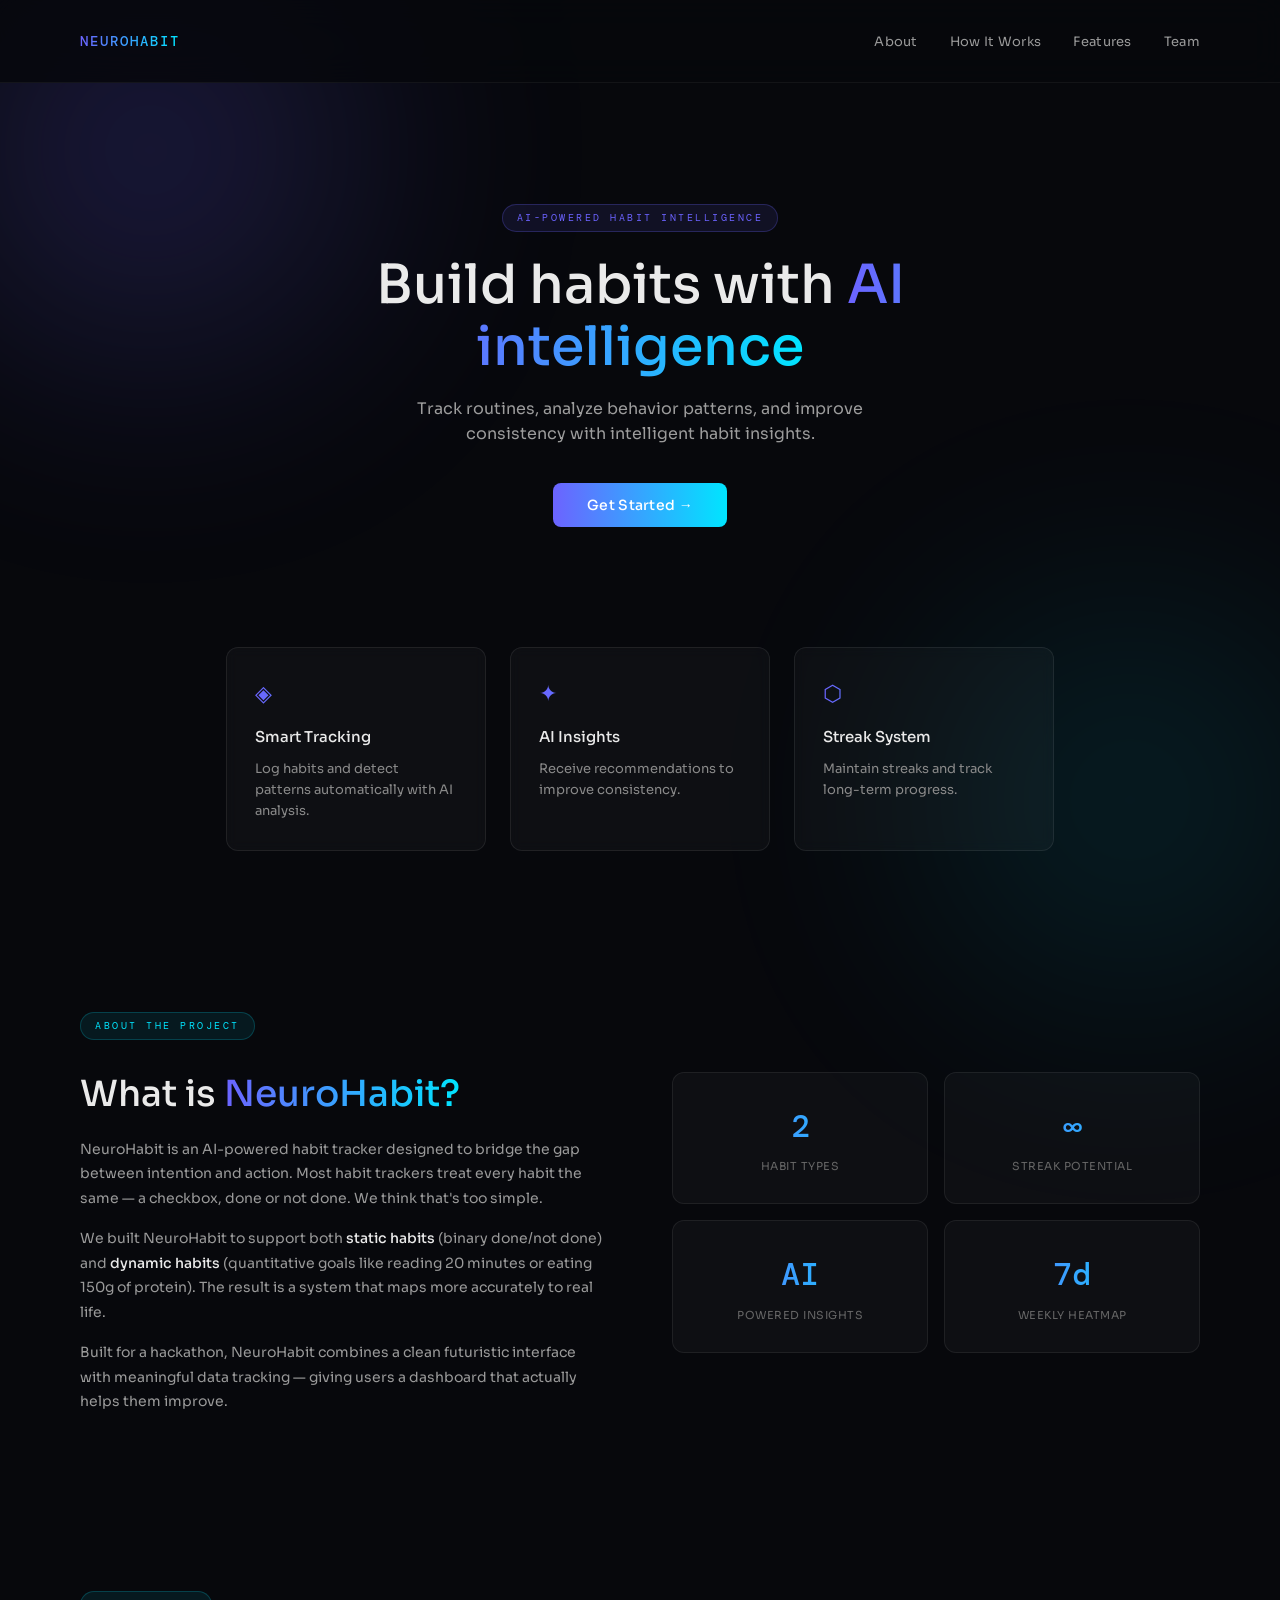
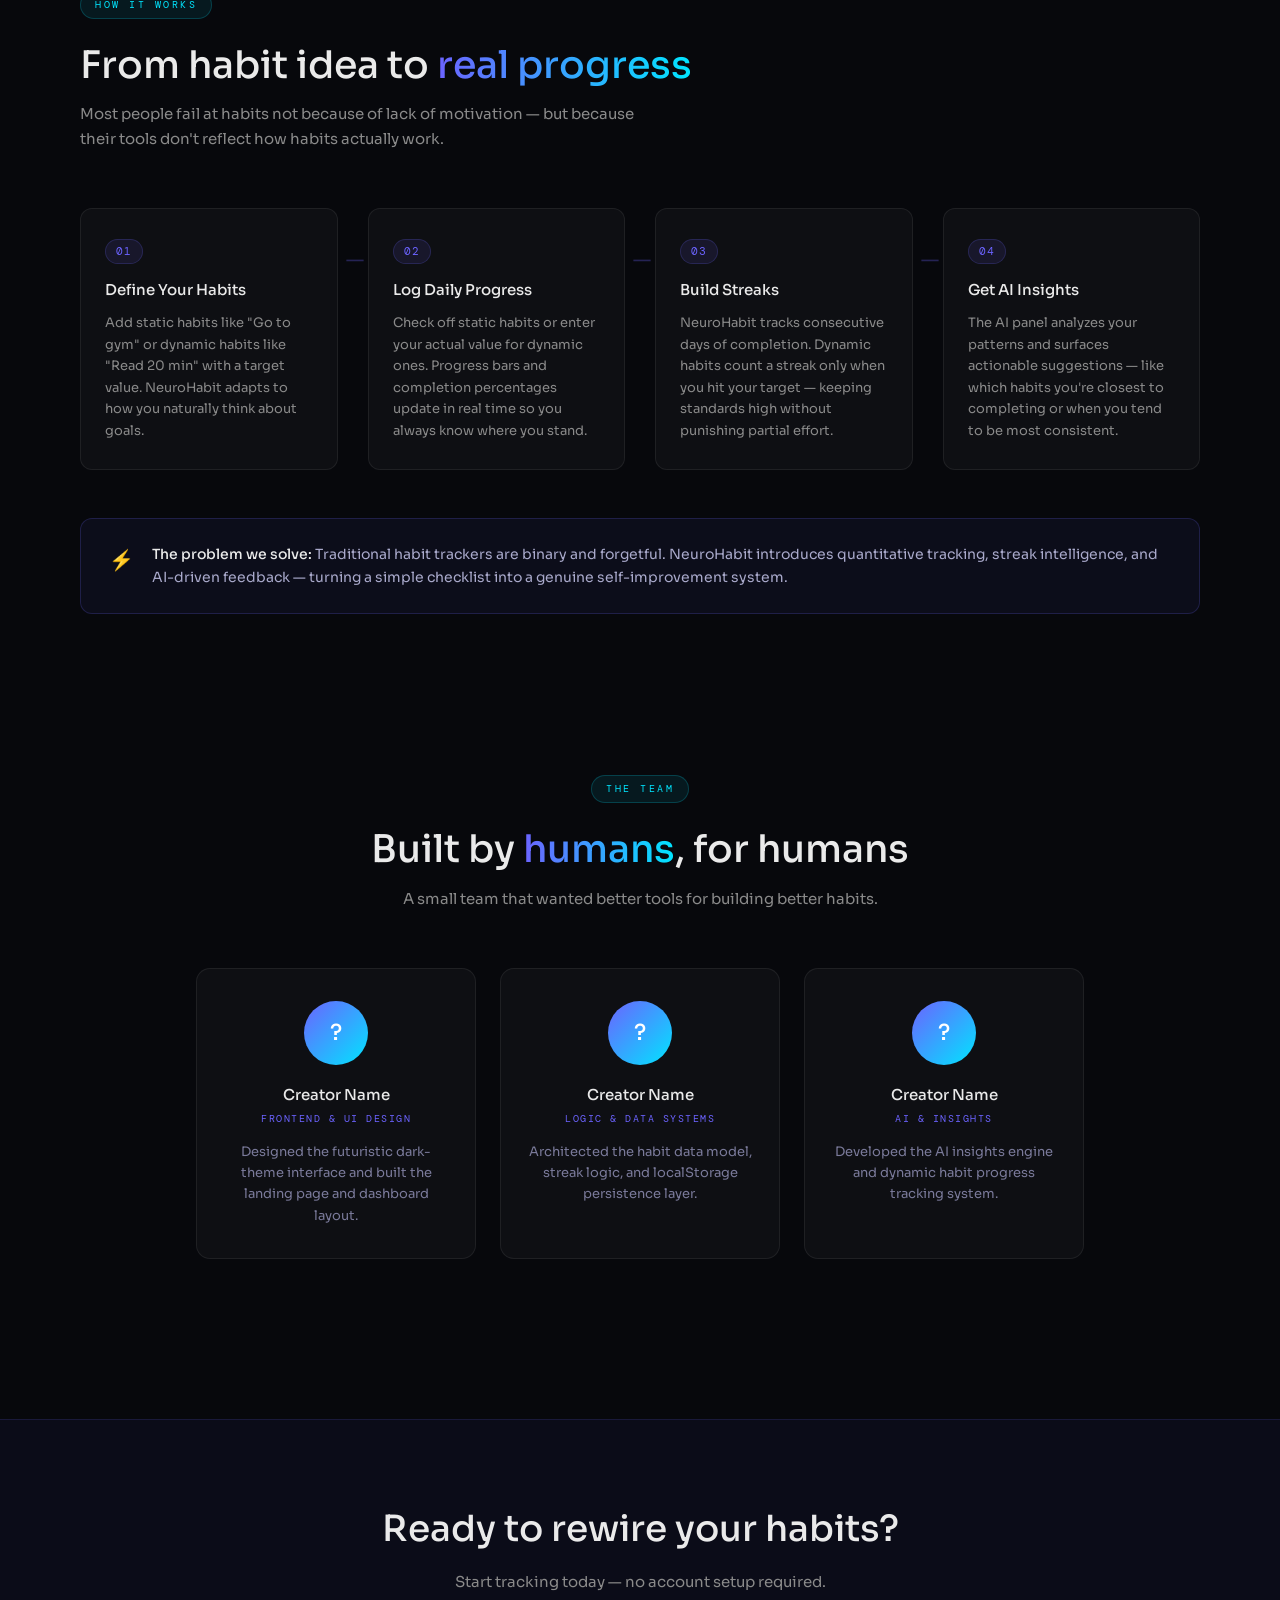
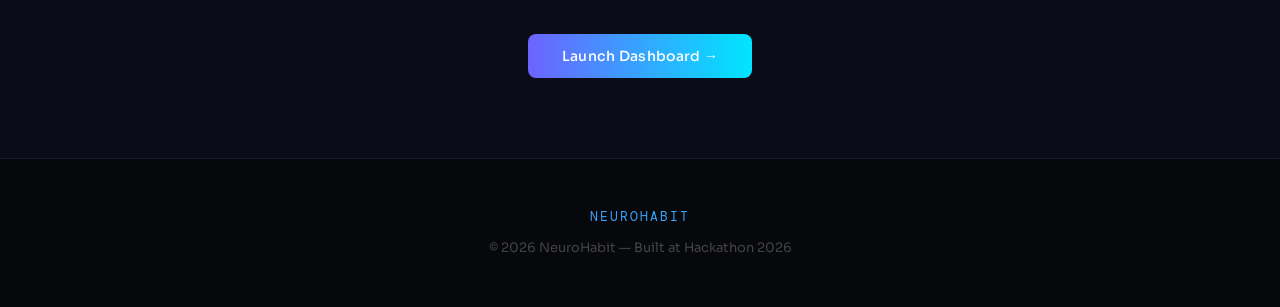
==== index.html @ 4e59a87b "Initial deploy-ready NeuroHabit code" ====
<!DOCTYPE html>
<html lang="en">

<head>
  <meta charset="UTF-8">
  <meta name="viewport" content="width=device-width, initial-scale=1.0">
  <title>NeuroHabit</title>
  <link rel="stylesheet" href="style.css">
  <link href="https://fonts.googleapis.com/css2?family=Sora:wght@300;400;500;600&family=DM+Mono:wght@300;400;500&display=swap" rel="stylesheet">
</head>

<body>

  <div class="glow"></div>
  <div class="glow glow-right"></div>

  <!-- HEADER -->
  <header>
    <div class="logo">NeuroHabit</div>
    <nav>
      <a href="#about">About</a>
      <a href="#solution">How It Works</a>
      <a href="#features">Features</a>
      <a href="#creators">Team</a>
    </nav>
  </header>

  <!-- HERO -->
  <section class="hero">
    <div class="hero-tag">AI-Powered Habit Intelligence</div>
    <h1>
      Build habits with <span>AI intelligence</span>
    </h1>
    <p>
      Track routines, analyze behavior patterns, and improve consistency with intelligent habit insights.
    </p>
    <button class="cta" onclick="window.location.href='login.html'">Get Started →</button>
  </section>

  <!-- FEATURES -->
  <section class="features" id="features">
    <div class="feature">
      <div class="feature-icon">◈</div>
      <h3>Smart Tracking</h3>
      <p>Log habits and detect patterns automatically with AI analysis.</p>
    </div>
    <div class="feature">
      <div class="feature-icon">✦</div>
      <h3>AI Insights</h3>
      <p>Receive recommendations to improve consistency.</p>
    </div>
    <div class="feature">
      <div class="feature-icon">⬡</div>
      <h3>Streak System</h3>
      <p>Maintain streaks and track long-term progress.</p>
    </div>
  </section>

  <!-- ABOUT -->
  <section class="about-section" id="about">
    <div class="section-tag">About the Project</div>
    <div class="about-grid">
      <div class="about-text">
        <h2>What is <span>NeuroHabit?</span></h2>
        <p>
          NeuroHabit is an AI-powered habit tracker designed to bridge the gap between intention and action. Most habit trackers treat every habit the same — a checkbox, done or not done. We think that's too simple.
        </p>
        <p>
          We built NeuroHabit to support both <strong>static habits</strong> (binary done/not done) and <strong>dynamic habits</strong> (quantitative goals like reading 20 minutes or eating 150g of protein). The result is a system that maps more accurately to real life.
        </p>
        <p>
          Built for a hackathon, NeuroHabit combines a clean futuristic interface with meaningful data tracking — giving users a dashboard that actually helps them improve.
        </p>
      </div>
      <div class="about-stats">
        <div class="stat-card">
          <div class="stat-number">2</div>
          <div class="stat-label">Habit Types</div>
        </div>
        <div class="stat-card">
          <div class="stat-number">∞</div>
          <div class="stat-label">Streak Potential</div>
        </div>
        <div class="stat-card">
          <div class="stat-number">AI</div>
          <div class="stat-label">Powered Insights</div>
        </div>
        <div class="stat-card">
          <div class="stat-number">7d</div>
          <div class="stat-label">Weekly Heatmap</div>
        </div>
      </div>
    </div>
  </section>

  <!-- HOW IT SOLVES THE PROBLEM -->
  <section class="solution-section" id="solution">
    <div class="section-tag">How It Works</div>
    <h2 class="section-heading">From habit idea to <span>real progress</span></h2>
    <p class="section-sub">Most people fail at habits not because of lack of motivation — but because their tools don't reflect how habits actually work.</p>

    <div class="steps-grid">

      <div class="step-card">
        <div class="step-num">01</div>
        <h3>Define Your Habits</h3>
        <p>Add static habits like "Go to gym" or dynamic habits like "Read 20 min" with a target value. NeuroHabit adapts to how you naturally think about goals.</p>
      </div>

      <div class="step-connector">—</div>

      <div class="step-card">
        <div class="step-num">02</div>
        <h3>Log Daily Progress</h3>
        <p>Check off static habits or enter your actual value for dynamic ones. Progress bars and completion percentages update in real time so you always know where you stand.</p>
      </div>

      <div class="step-connector">—</div>

      <div class="step-card">
        <div class="step-num">03</div>
        <h3>Build Streaks</h3>
        <p>NeuroHabit tracks consecutive days of completion. Dynamic habits count a streak only when you hit your target — keeping standards high without punishing partial effort.</p>
      </div>

      <div class="step-connector">—</div>

      <div class="step-card">
        <div class="step-num">04</div>
        <h3>Get AI Insights</h3>
        <p>The AI panel analyzes your patterns and surfaces actionable suggestions — like which habits you're closest to completing or when you tend to be most consistent.</p>
      </div>

    </div>

    <div class="problem-callout">
      <div class="callout-icon">⚡</div>
      <div>
        <strong>The problem we solve:</strong> Traditional habit trackers are binary and forgetful. NeuroHabit introduces quantitative tracking, streak intelligence, and AI-driven feedback — turning a simple checklist into a genuine self-improvement system.
      </div>
    </div>
  </section>

  <!-- CREATORS -->
  <section class="creators-section" id="creators">
    <div class="section-tag">The Team</div>
    <h2 class="section-heading">Built by <span>humans</span>, for humans</h2>
    <p class="section-sub">A small team that wanted better tools for building better habits.</p>

    <div class="creators-grid">

      <div class="creator-card">
        <div class="creator-avatar">
          <span>?</span>
        </div>
        <div class="creator-info">
          <div class="creator-name">Creator Name</div>
          <div class="creator-role">Frontend & UI Design</div>
          <p class="creator-bio">Designed the futuristic dark-theme interface and built the landing page and dashboard layout.</p>
        </div>
      </div>

      <div class="creator-card">
        <div class="creator-avatar">
          <span>?</span>
        </div>
        <div class="creator-info">
          <div class="creator-name">Creator Name</div>
          <div class="creator-role">Logic & Data Systems</div>
          <p class="creator-bio">Architected the habit data model, streak logic, and localStorage persistence layer.</p>
        </div>
      </div>

      <div class="creator-card">
        <div class="creator-avatar">
          <span>?</span>
        </div>
        <div class="creator-info">
          <div class="creator-name">Creator Name</div>
          <div class="creator-role">AI & Insights</div>
          <p class="creator-bio">Developed the AI insights engine and dynamic habit progress tracking system.</p>
        </div>
      </div>

    </div>
  </section>

  <!-- CTA BANNER -->
  <section class="cta-banner">
    <h2>Ready to rewire your habits?</h2>
    <p>Start tracking today — no account setup required.</p>
    <button class="cta" onclick="window.location.href='login.html'">Launch Dashboard →</button>
  </section>

  <!-- FOOTER -->
  <footer>
    <div class="footer-logo">NeuroHabit</div>
    <p>© 2026 NeuroHabit — Built at Hackathon 2026</p>
  </footer>

</body>
</html>
---- style.css ----
* {
  margin: 0;
  padding: 0;
  box-sizing: border-box;
}

body {
  font-family: 'Sora', sans-serif;
  background: #07080c;
  color: #eaeaea;
  line-height: 1.6;
  overflow-x: hidden;
}

/* ===================== GLOW BACKGROUND ===================== */

.glow {
  position: fixed;
  width: 600px;
  height: 600px;
  background: radial-gradient(circle, #6c63ff, transparent 70%);
  top: -150px;
  left: -150px;
  filter: blur(120px);
  opacity: 0.3;
  z-index: -1;
}

.glow-right {
  background: radial-gradient(circle, #00e5ff, transparent 70%);
  top: auto;
  left: auto;
  bottom: -200px;
  right: -150px;
  opacity: 0.15;
}

/* ===================== HEADER ===================== */

header {
  display: flex;
  justify-content: space-between;
  align-items: center;
  padding: 28px 80px;
  position: sticky;
  top: 0;
  z-index: 100;
  background: rgba(7, 8, 12, 0.85);
  backdrop-filter: blur(16px);
  border-bottom: 1px solid rgba(255, 255, 255, 0.05);
}

.logo {
  font-family: 'DM Mono', monospace;
  font-weight: 500;
  letter-spacing: 2px;
  font-size: 14px;
  text-transform: uppercase;
  background: linear-gradient(90deg, #6c63ff, #00e5ff);
  -webkit-background-clip: text;
  -webkit-text-fill-color: transparent;
}

nav a {
  margin-left: 28px;
  text-decoration: none;
  color: #9a9a9a;
  font-size: 13px;
  transition: 0.2s;
  letter-spacing: 0.3px;
}

nav a:hover {
  color: white;
}

/* ===================== HERO ===================== */

.hero {
  text-align: center;
  margin-top: 120px;
  max-width: 680px;
  margin-left: auto;
  margin-right: auto;
  padding: 0 20px;
}

.hero-tag {
  display: inline-block;
  font-family: 'DM Mono', monospace;
  font-size: 10px;
  letter-spacing: 2.5px;
  text-transform: uppercase;
  color: #6c63ff;
  background: rgba(108, 99, 255, 0.1);
  border: 1px solid rgba(108, 99, 255, 0.25);
  padding: 5px 14px;
  border-radius: 20px;
  margin-bottom: 22px;
}

.hero h1 {
  font-size: 54px;
  font-weight: 500;
  margin-bottom: 18px;
  line-height: 1.15;
}

.hero span {
  background: linear-gradient(90deg, #6c63ff, #00e5ff);
  -webkit-background-clip: text;
  -webkit-text-fill-color: transparent;
}

.hero p {
  color: #9c9c9c;
  font-size: 16px;
  max-width: 500px;
  margin: 0 auto;
}

/* ===================== CTA BUTTON ===================== */

.cta {
  margin-top: 36px;
  padding: 13px 34px;
  border-radius: 8px;
  border: none;
  font-size: 14px;
  font-family: 'Sora', sans-serif;
  font-weight: 500;
  cursor: pointer;
  background: linear-gradient(90deg, #6c63ff, #00e5ff);
  color: white;
  letter-spacing: 0.3px;
  transition: 0.25s;
}

.cta:hover {
  transform: translateY(-2px);
  box-shadow: 0 10px 30px rgba(108, 99, 255, 0.4);
}

/* ===================== FEATURES ===================== */

.features {
  display: flex;
  justify-content: center;
  gap: 24px;
  margin-top: 120px;
  padding: 0 80px;
  flex-wrap: wrap;
}

.feature {
  max-width: 260px;
  padding: 28px;
  background: rgba(255, 255, 255, 0.03);
  border: 1px solid rgba(255, 255, 255, 0.08);
  border-radius: 12px;
  backdrop-filter: blur(6px);
  transition: 0.25s;
}

.feature:hover {
  transform: translateY(-6px);
  border-color: #6c63ff;
  box-shadow: 0 0 30px rgba(108, 99, 255, 0.1);
}

.feature-icon {
  font-size: 22px;
  margin-bottom: 14px;
  background: linear-gradient(90deg, #6c63ff, #00e5ff);
  -webkit-background-clip: text;
  -webkit-text-fill-color: transparent;
}

.feature h3 {
  margin-bottom: 10px;
  font-weight: 500;
  font-size: 15px;
}

.feature p {
  font-size: 13px;
  color: #8a8a8a;
  line-height: 1.6;
}

/* ===================== SHARED SECTION STYLES ===================== */

.section-tag {
  display: inline-block;
  font-family: 'DM Mono', monospace;
  font-size: 10px;
  letter-spacing: 2.5px;
  text-transform: uppercase;
  color: #00e5ff;
  background: rgba(0, 229, 255, 0.08);
  border: 1px solid rgba(0, 229, 255, 0.2);
  padding: 5px 14px;
  border-radius: 20px;
  margin-bottom: 24px;
}

.section-heading {
  font-size: 38px;
  font-weight: 500;
  margin-bottom: 14px;
  line-height: 1.2;
}

.section-heading span {
  background: linear-gradient(90deg, #6c63ff, #00e5ff);
  -webkit-background-clip: text;
  -webkit-text-fill-color: transparent;
}

.section-sub {
  color: #8a8a8a;
  font-size: 15px;
  max-width: 560px;
  line-height: 1.65;
  margin-bottom: 56px;
}

/* ===================== ABOUT SECTION ===================== */

.about-section {
  margin-top: 160px;
  padding: 0 80px;
}

.about-grid {
  display: grid;
  grid-template-columns: 1fr 1fr;
  gap: 64px;
  align-items: start;
  margin-top: 8px;
}

.about-text h2 {
  font-size: 36px;
  font-weight: 500;
  margin-bottom: 22px;
  line-height: 1.2;
}

.about-text h2 span {
  background: linear-gradient(90deg, #6c63ff, #00e5ff);
  -webkit-background-clip: text;
  -webkit-text-fill-color: transparent;
}

.about-text p {
  font-size: 14px;
  color: #9a9a9a;
  line-height: 1.75;
  margin-bottom: 16px;
}

.about-text p strong {
  color: #eaeaea;
  font-weight: 500;
}

.about-stats {
  display: grid;
  grid-template-columns: 1fr 1fr;
  gap: 16px;
}

.stat-card {
  padding: 28px 20px;
  background: rgba(255, 255, 255, 0.03);
  border: 1px solid rgba(255, 255, 255, 0.07);
  border-radius: 12px;
  text-align: center;
  transition: 0.25s;
}

.stat-card:hover {
  border-color: rgba(108, 99, 255, 0.4);
  background: rgba(108, 99, 255, 0.05);
  transform: translateY(-4px);
}

.stat-number {
  font-family: 'DM Mono', monospace;
  font-size: 32px;
  font-weight: 500;
  background: linear-gradient(90deg, #6c63ff, #00e5ff);
  -webkit-background-clip: text;
  -webkit-text-fill-color: transparent;
  margin-bottom: 6px;
}

.stat-label {
  font-size: 11px;
  color: #666;
  letter-spacing: 0.5px;
  text-transform: uppercase;
}

/* ===================== SOLUTION SECTION ===================== */

.solution-section {
  margin-top: 160px;
  padding: 0 80px;
}

.steps-grid {
  display: flex;
  align-items: flex-start;
  gap: 0;
  margin-bottom: 48px;
}

.step-card {
  flex: 1;
  padding: 28px 24px;
  background: rgba(255, 255, 255, 0.03);
  border: 1px solid rgba(255, 255, 255, 0.07);
  border-radius: 12px;
  transition: 0.25s;
}

.step-card:hover {
  border-color: rgba(108, 99, 255, 0.35);
  background: rgba(108, 99, 255, 0.04);
  transform: translateY(-4px);
}

.step-num {
  font-family: 'DM Mono', monospace;
  font-size: 11px;
  color: #6c63ff;
  background: rgba(108, 99, 255, 0.1);
  border: 1px solid rgba(108, 99, 255, 0.2);
  display: inline-block;
  padding: 3px 10px;
  border-radius: 20px;
  margin-bottom: 14px;
  letter-spacing: 1px;
}

.step-card h3 {
  font-size: 15px;
  font-weight: 500;
  margin-bottom: 10px;
}

.step-card p {
  font-size: 13px;
  color: #8a8a8a;
  line-height: 1.65;
}

.step-connector {
  color: rgba(108, 99, 255, 0.3);
  font-size: 20px;
  padding: 0 8px;
  margin-top: 36px;
  flex-shrink: 0;
  letter-spacing: -4px;
}

.problem-callout {
  display: flex;
  align-items: flex-start;
  gap: 18px;
  padding: 24px 28px;
  background: rgba(108, 99, 255, 0.06);
  border: 1px solid rgba(108, 99, 255, 0.2);
  border-radius: 12px;
  font-size: 14px;
  color: #aaaacc;
  line-height: 1.65;
}

.callout-icon {
  font-size: 20px;
  flex-shrink: 0;
  margin-top: 1px;
}

.problem-callout strong {
  color: #eaeaea;
  font-weight: 500;
}

/* ===================== CREATORS SECTION ===================== */

.creators-section {
  margin-top: 160px;
  padding: 0 80px;
  text-align: center;
}

.creators-section .section-heading,
.creators-section .section-sub {
  margin-left: auto;
  margin-right: auto;
}

.creators-grid {
  display: flex;
  justify-content: center;
  gap: 24px;
  flex-wrap: wrap;
  margin-top: 8px;
}

.creator-card {
  width: 280px;
  padding: 32px 24px;
  background: rgba(255, 255, 255, 0.03);
  border: 1px solid rgba(255, 255, 255, 0.07);
  border-radius: 14px;
  text-align: center;
  transition: 0.25s;
}

.creator-card:hover {
  border-color: rgba(108, 99, 255, 0.4);
  transform: translateY(-6px);
  box-shadow: 0 20px 40px rgba(108, 99, 255, 0.08);
}

.creator-avatar {
  width: 64px;
  height: 64px;
  border-radius: 50%;
  background: linear-gradient(135deg, #6c63ff, #00e5ff);
  display: flex;
  align-items: center;
  justify-content: center;
  margin: 0 auto 18px;
  font-size: 22px;
  color: white;
  font-weight: 500;
}

.creator-name {
  font-size: 15px;
  font-weight: 500;
  margin-bottom: 4px;
}

.creator-role {
  font-family: 'DM Mono', monospace;
  font-size: 10px;
  letter-spacing: 1.5px;
  text-transform: uppercase;
  color: #6c63ff;
  margin-bottom: 14px;
}

.creator-bio {
  font-size: 13px;
  color: #7a7a9a;
  line-height: 1.65;
}

/* ===================== CTA BANNER ===================== */

.cta-banner {
  margin-top: 160px;
  text-align: center;
  padding: 80px 40px;
  background: rgba(108, 99, 255, 0.05);
  border-top: 1px solid rgba(108, 99, 255, 0.15);
  border-bottom: 1px solid rgba(108, 99, 255, 0.15);
}

.cta-banner h2 {
  font-size: 36px;
  font-weight: 500;
  margin-bottom: 12px;
}

.cta-banner p {
  color: #8a8a8a;
  font-size: 15px;
  margin-bottom: 4px;
}

/* ===================== FOOTER ===================== */

footer {
  margin-top: 0;
  text-align: center;
  padding: 48px 40px;
  color: #444;
  font-size: 13px;
}

.footer-logo {
  font-family: 'DM Mono', monospace;
  font-size: 13px;
  letter-spacing: 2px;
  text-transform: uppercase;
  background: linear-gradient(90deg, #6c63ff, #00e5ff);
  -webkit-background-clip: text;
  -webkit-text-fill-color: transparent;
  margin-bottom: 10px;
}

/* ===================== LOGIN PAGE ===================== */

.auth-wrapper {
  height: 100vh;
  display: flex;
  align-items: center;
  justify-content: center;
}

.auth-card {
  width: 340px;
  padding: 40px;
  background: rgba(255, 255, 255, 0.04);
  border: 1px solid rgba(255, 255, 255, 0.1);
  border-radius: 12px;
  backdrop-filter: blur(10px);
  text-align: center;
}

.auth-card h2 {
  margin-bottom: 25px;
}

.auth-card input {
  width: 100%;
  padding: 12px;
  margin-bottom: 15px;
  background: #0f1117;
  border: 1px solid #2a2a2a;
  border-radius: 6px;
  color: white;
  font-family: 'Sora', sans-serif;
  outline: none;
  transition: border-color 0.2s;
}

.auth-card input:focus {
  border-color: #6c63ff;
}

.auth-card button {
  width: 100%;
  padding: 12px;
  border: none;
  border-radius: 6px;
  background: linear-gradient(90deg, #6c63ff, #00e5ff);
  color: white;
  cursor: pointer;
  font-family: 'Sora', sans-serif;
  font-size: 14px;
  font-weight: 500;
  transition: 0.2s;
}

.auth-card button:hover {
  opacity: 0.88;
  transform: translateY(-1px);
}

/* ===================== DASHBOARD ===================== */

:root {
  --bg: #07080c;
  --surface: rgba(255, 255, 255, 0.03);
  --border: rgba(255, 255, 255, 0.07);
  --border-hover: rgba(108, 99, 255, 0.5);
  --accent: #6c63ff;
  --accent2: #00e5ff;
  --accent3: #ff6b9d;
  --text: #eaeaea;
  --muted: #555870;
  --muted2: #8a8aaa;
  --green: #00ffaa;
  --yellow: #ffd166;
  --grad: linear-gradient(135deg, #6c63ff, #00e5ff);
}

.dashboard-header {
  display: flex;
  justify-content: space-between;
  align-items: center;
  padding: 30px 80px;
}

.dashboard {
  max-width: 700px;
  margin: auto;
  margin-top: 100px;
  text-align: center;
}

.dashboard h1 {
  margin-bottom: 30px;
}

.add-habit {
  display: flex;
  justify-content: center;
  gap: 10px;
  margin-bottom: 40px;
}

.add-habit input {
  padding: 12px;
  width: 260px;
  background: #0f1117;
  border: 1px solid #2a2a2a;
  border-radius: 6px;
  color: white;
  font-family: 'Sora', sans-serif;
}

.add-habit button {
  padding: 12px 22px;
  border: none;
  border-radius: 6px;
  background: linear-gradient(90deg, #6c63ff, #00e5ff);
  color: white;
  cursor: pointer;
}

#habitList {
  list-style: none;
  padding: 0;
}

.habit-item {
  display: flex;
  justify-content: space-between;
  align-items: center;
  padding: 16px;
  margin-top: 12px;
  background: rgba(255, 255, 255, 0.04);
  border: 1px solid rgba(255, 255, 255, 0.08);
  border-radius: 10px;
}

.habit-item button {
  border: none;
  background: #1f2330;
  color: white;
  padding: 6px 10px;
  border-radius: 6px;
  cursor: pointer;
}

.complete {
  text-decoration: line-through;
  opacity: 0.5;
}

/* ===================== DASHBOARD (NEW) ===================== */

.app {
  position: relative;
  z-index: 1;
  display: grid;
  grid-template-rows: auto 1fr;
  min-height: 100vh;
}

.bg-orb {
  position: fixed;
  border-radius: 50%;
  filter: blur(120px);
  opacity: 0.18;
  pointer-events: none;
  z-index: 0;
}
.bg-orb-1 { width:700px; height:700px; background:#6c63ff; top:-200px; left:-200px; }
.bg-orb-2 { width:500px; height:500px; background:#00e5ff; bottom:-150px; right:-100px; }
.bg-orb-3 { width:300px; height:300px; background:#ff6b9d; top:40%; left:45%; opacity:0.08; }

.noise {
  position: fixed;
  inset: 0;
  background-image: url("data:image/svg+xml,%3Csvg viewBox='0 0 256 256' xmlns='http://www.w3.org/2000/svg'%3E%3Cfilter id='noise'%3E%3CfeTurbulence type='fractalNoise' baseFrequency='0.9' numOctaves='4' stitchTiles='stitch'/%3E%3C/filter%3E%3Crect width='100%25' height='100%25' filter='url(%23noise)' opacity='0.04'/%3E%3C/svg%3E");
  pointer-events: none;
  z-index: 0;
  opacity: 0.4;
}

/* Header (dashboard version) */
.header {
  display: flex;
  align-items: center;
  justify-content: space-between;
  padding: 22px 40px;
  border-bottom: 1px solid var(--border);
  background: rgba(7,8,12,0.8);
  backdrop-filter: blur(20px);
  position: sticky;
  top: 0;
  z-index: 100;
}

.header-center { text-align: center; }
.header-title { font-size:13px; font-weight:600; letter-spacing:1px; text-transform:uppercase; color:var(--text); }
.header-date { font-size:11px; color:var(--muted2); font-family:'DM Mono',monospace; margin-top:2px; }

.add-habit-btn {
  display: flex;
  align-items: center;
  gap: 8px;
  padding: 10px 20px;
  border: 1px solid var(--border-hover);
  border-radius: 8px;
  background: rgba(108,99,255,0.1);
  color: var(--text);
  font-family: 'Outfit', sans-serif;
  font-size: 13px;
  font-weight: 500;
  cursor: pointer;
  transition: all 0.2s;
  letter-spacing: 0.5px;
}
.add-habit-btn:hover {
  background: rgba(108,99,255,0.22);
  border-color: var(--accent);
  box-shadow: 0 0 20px rgba(108,99,255,0.2);
  transform: translateY(-1px);
}
.add-habit-btn .plus { font-size:18px; line-height:1; color:var(--accent2); }

/* Main 3-column grid */
.main-grid {
  display: grid;
  grid-template-columns: 260px 1fr 300px;
  gap: 0;
  min-height: calc(100vh - 69px);
}

/* Panel base */
.panel {
  padding: 28px 24px;
  border-right: 1px solid var(--border);
  overflow-y: auto;
}
.panel:last-child { border-right: none; }

.panel-label {
  font-family: 'DM Mono', monospace;
  font-size: 10px;
  letter-spacing: 2.5px;
  text-transform: uppercase;
  color: var(--muted);
  margin-bottom: 20px;
  padding-bottom: 12px;
  border-bottom: 1px solid var(--border);
  display: flex;
  align-items: center;
  justify-content: space-between;
}

/* Progress panel */
.today-progress-label { font-size:12px; color:var(--muted2); margin-bottom:10px; font-weight:500; }

.progress-bar-wrap {
  background: rgba(255,255,255,0.05);
  border-radius: 4px;
  height: 8px;
  margin-bottom: 6px;
  overflow: hidden;
  border: 1px solid var(--border);
}
.progress-bar-fill {
  height: 100%;
  border-radius: 4px;
  background: var(--grad);
  transition: width 0.6s cubic-bezier(0.4,0,0.2,1);
  position: relative;
}
.progress-bar-fill::after {
  content: '';
  position: absolute;
  right: 0; top: 0; bottom: 0;
  width: 4px;
  background: white;
  border-radius: 4px;
  box-shadow: 0 0 8px white;
  opacity: 0.8;
}
.progress-pct {
  font-family: 'DM Mono', monospace;
  font-size: 11px;
  color: var(--muted2);
  text-align: right;
  margin-bottom: 20px;
}

.habit-group-label {
  font-size: 11px;
  font-weight: 600;
  letter-spacing: 1px;
  text-transform: uppercase;
  color: var(--muted);
  margin-bottom: 8px;
  margin-top: 16px;
}

.mini-habit-list { list-style: none; display: flex; flex-direction: column; gap: 4px; }
.mini-habit {
  display: flex;
  align-items: center;
  gap: 8px;
  font-size: 13px;
  color: var(--muted2);
  padding: 6px 8px;
  border-radius: 6px;
  transition: background 0.15s;
}
.mini-habit:hover { background: var(--surface); }
.mini-dot { width:6px; height:6px; border-radius:50%; flex-shrink:0; }
.dot-done  { background: var(--green);  box-shadow: 0 0 6px var(--green); }
.dot-pending { background: var(--muted); }
.dot-dynamic { background: var(--yellow); box-shadow: 0 0 6px var(--yellow); }

/* Habit count badge */
.habit-count {
  font-family: 'DM Mono', monospace;
  font-size: 10px;
  color: var(--accent2);
  background: rgba(0,229,255,0.08);
  padding: 2px 8px;
  border-radius: 20px;
  border: 1px solid rgba(0,229,255,0.15);
}

/* Form inputs shared */
.form-input {
  flex: 1;
  padding: 10px 14px;
  background: rgba(255,255,255,0.04);
  border: 1px solid var(--border);
  border-radius: 7px;
  color: var(--text);
  font-family: 'Outfit', sans-serif;
  font-size: 13px;
  outline: none;
  transition: border-color 0.2s;
}
.form-input:focus { border-color: var(--accent); }
.form-input::placeholder { color: var(--muted); }

.form-select {
  padding: 10px 14px;
  background: rgba(255,255,255,0.04);
  border: 1px solid var(--border);
  border-radius: 7px;
  color: var(--text);
  font-family: 'Outfit', sans-serif;
  font-size: 13px;
  outline: none;
  cursor: pointer;
  min-width: 110px;
}

.btn-primary {
  padding: 8px 18px;
  border: none;
  border-radius: 6px;
  background: var(--grad);
  color: white;
  font-family: 'Outfit', sans-serif;
  font-size: 12px;
  font-weight: 600;
  cursor: pointer;
  transition: all 0.2s;
  letter-spacing: 0.5px;
}
.btn-primary:hover { opacity: 0.85; transform: translateY(-1px); }

.btn-ghost {
  padding: 8px 14px;
  border: 1px solid var(--border);
  border-radius: 6px;
  background: transparent;
  color: var(--muted2);
  font-family: 'Outfit', sans-serif;
  font-size: 12px;
  cursor: pointer;
  transition: all 0.2s;
}
.btn-ghost:hover { border-color: var(--muted2); color: var(--text); }

/* Habit list */
#habitList { list-style: none; display: flex; flex-direction: column; gap: 10px; }

.habit-item {
  display: flex;
  align-items: center;
  gap: 12px;
  padding: 14px 16px;
  background: var(--surface);
  border: 1px solid var(--border);
  border-radius: 10px;
  transition: all 0.2s;
  animation: fadeIn 0.25s ease;
  cursor: default;
}
@keyframes fadeIn {
  from { opacity:0; transform:translateY(6px); }
  to   { opacity:1; transform:translateY(0); }
}
.habit-item:hover { border-color: rgba(108,99,255,0.3); background: rgba(108,99,255,0.04); }

.habit-check {
  width: 20px; height: 20px;
  border-radius: 5px;
  border: 1.5px solid var(--muted);
  display: flex; align-items: center; justify-content: center;
  cursor: pointer;
  flex-shrink: 0;
  transition: all 0.2s;
  font-size: 11px;
}
.habit-check:hover { border-color: var(--accent); }
.habit-check.done {
  background: var(--green);
  border-color: var(--green);
  color: #07080c;
  box-shadow: 0 0 10px rgba(0,255,170,0.3);
}

.habit-info { flex: 1; min-width: 0; }
.habit-name { font-size:14px; font-weight:500; white-space:nowrap; overflow:hidden; text-overflow:ellipsis; transition: opacity 0.2s, text-decoration 0.2s; }
.habit-name.done { opacity:0.35; text-decoration:line-through; }

.habit-meta { display:flex; align-items:center; gap:8px; margin-top:3px; }
.streak-badge {
  display: flex; align-items: center; gap: 3px;
  font-family: 'DM Mono', monospace;
  font-size: 10px;
  color: var(--yellow);
  background: rgba(255,209,102,0.08);
  padding: 2px 7px;
  border-radius: 20px;
  border: 1px solid rgba(255,209,102,0.15);
}
.type-badge { font-family:'DM Mono',monospace; font-size:9px; letter-spacing:1px; text-transform:uppercase; padding:2px 7px; border-radius:20px; }
.type-static  { color:var(--accent);  background:rgba(108,99,255,0.08); border:1px solid rgba(108,99,255,0.15); }
.type-dynamic { color:var(--accent2); background:rgba(0,229,255,0.08);  border:1px solid rgba(0,229,255,0.15); }

/* Dynamic controls */
.dynamic-controls { display:flex; align-items:center; gap:8px; flex-shrink:0; }
.dynamic-input {
  width: 52px; padding: 5px 8px;
  background: rgba(255,255,255,0.04);
  border: 1px solid var(--border);
  border-radius: 5px;
  color: var(--text);
  font-family: 'DM Mono', monospace;
  font-size: 12px;
  outline: none;
  text-align: center;
  transition: border-color 0.2s;
}
.dynamic-input:focus { border-color: var(--accent2); }
.dynamic-target { font-family:'DM Mono',monospace; font-size:11px; color:var(--muted); white-space:nowrap; }
.mini-progress { width:60px; height:4px; background:rgba(255,255,255,0.06); border-radius:2px; overflow:hidden; }
.mini-progress-fill { height:100%; border-radius:2px; background:linear-gradient(90deg,var(--accent),var(--accent2)); transition:width 0.4s ease; }

/* Delete button */
.delete-btn {
  width:24px; height:24px; border-radius:5px; border:none;
  background:transparent; color:var(--muted);
  cursor:pointer; display:flex; align-items:center; justify-content:center;
  font-size:14px; transition:all 0.15s; opacity:0; flex-shrink:0;
}
.habit-item:hover .delete-btn { opacity:1; }
.delete-btn:hover { background:rgba(255,107,157,0.15); color:var(--accent3); }

/* Empty state */
.empty-state { text-align:center; padding:60px 20px; color:var(--muted); }
.empty-icon { font-size:36px; margin-bottom:12px; opacity:0.4; }
.empty-state p { font-size:13px; line-height:1.6; }

/* AI Insights panel */
.insights-list { display:flex; flex-direction:column; gap:10px; margin-bottom:20px; }
.insight-card {
  padding: 14px;
  background: var(--surface);
  border: 1px solid var(--border);
  border-radius: 10px;
  font-size: 13px;
  line-height: 1.55;
  color: var(--muted2);
  position: relative;
  transition: border-color 0.2s;
}
.insight-card::before {
  content: '';
  position: absolute;
  left:0; top:0; bottom:0;
  width: 2px;
  border-radius: 2px 0 0 2px;
}
.insight-card:nth-child(1)::before { background: var(--accent); }
.insight-card:nth-child(2)::before { background: var(--accent2); }
.insight-card:nth-child(3)::before { background: var(--accent3); }
.insight-card:hover { border-color: rgba(108,99,255,0.3); }

.insight-quote {
  font-family: 'DM Mono', monospace;
  font-size: 10px;
  color: var(--muted);
  margin-bottom: 5px;
  letter-spacing: 1px;
  text-transform: uppercase;
}

.ask-insight-btn {
  width: 100%;
  display: flex; align-items: center; justify-content: space-between;
  padding: 12px 16px;
  border: 1px solid var(--border-hover);
  border-radius: 10px;
  background: rgba(108,99,255,0.06);
  color: var(--muted2);
  font-family: 'Outfit', sans-serif;
  font-size: 13px;
  cursor: pointer;
  transition: all 0.2s;
}
.ask-insight-btn:hover {
  background: rgba(108,99,255,0.12);
  color: var(--text);
  box-shadow: 0 0 20px rgba(108,99,255,0.15);
}
.ask-icons { display:flex; align-items:center; gap:6px; font-size:14px; }

/* Heatmap */
.heatmap-section {
  grid-column: 1 / -1;
  padding: 28px 40px;
  border-top: 1px solid var(--border);
}
.heatmap-label {
  font-family: 'DM Mono', monospace;
  font-size: 10px;
  letter-spacing: 2.5px;
  text-transform: uppercase;
  color: var(--muted);
  margin-bottom: 20px;
  padding-bottom: 12px;
  border-bottom: 1px solid var(--border);
}
.heatmap-grid { display:grid; grid-template-columns:repeat(7,1fr); gap:10px; }
.heatmap-day { display:flex; flex-direction:column; gap:8px; }
.heatmap-day-name { font-family:'DM Mono',monospace; font-size:10px; color:var(--muted); text-transform:uppercase; letter-spacing:1px; text-align:center; }
.heatmap-bar-wrap { background:rgba(255,255,255,0.04); border:1px solid var(--border); border-radius:4px; height:10px; overflow:hidden; }
.heatmap-bar-fill { height:100%; border-radius:4px; background:var(--grad); transition:width 0.8s cubic-bezier(0.4,0,0.2,1); }
.heatmap-pct { font-family:'DM Mono',monospace; font-size:10px; color:var(--muted2); text-align:center; }

/* Modal */
.modal-overlay {
  position: fixed; inset:0;
  background: rgba(7,8,12,0.85);
  backdrop-filter: blur(8px);
  z-index: 200;
  display: none;
  align-items: center;
  justify-content: center;
}
.modal-overlay.open { display:flex; }

.modal {
  width: 420px;
  padding: 32px;
  background: #0d0e16;
  border: 1px solid rgba(108,99,255,0.3);
  border-radius: 14px;
  box-shadow: 0 0 60px rgba(108,99,255,0.15);
  animation: modalIn 0.25s cubic-bezier(0.4,0,0.2,1);
}
@keyframes modalIn {
  from { opacity:0; transform:scale(0.95) translateY(10px); }
  to   { opacity:1; transform:scale(1) translateY(0); }
}
.modal h3 {
  font-size: 16px; font-weight: 600; margin-bottom: 20px;
  background: var(--grad);
  -webkit-background-clip: text;
  -webkit-text-fill-color: transparent;
}
.modal-form { display:flex; flex-direction:column; gap:12px; }
.modal-row { display:flex; gap:10px; }
.modal-label { font-size:11px; font-weight:600; letter-spacing:0.5px; color:var(--muted2); margin-bottom:5px; text-transform:uppercase; }
.modal-actions { display:flex; gap:10px; justify-content:flex-end; margin-top:8px; }

/* Scrollbar */
::-webkit-scrollbar { width:4px; }
::-webkit-scrollbar-track { background:transparent; }
::-webkit-scrollbar-thumb { background:var(--muted); border-radius:4px; }

@media (max-width: 1100px) {
  .main-grid { grid-template-columns: 220px 1fr 260px; }
}

/* ===================== RESPONSIVE ===================== */

@media (max-width: 900px) {
  header { padding: 22px 28px; }
  .hero h1 { font-size: 36px; }
  .about-grid { grid-template-columns: 1fr; gap: 40px; }
  .steps-grid { flex-direction: column; }
  .step-connector { display: none; }
  .about-section,
  .solution-section,
  .creators-section { padding: 0 28px; }
  .features { padding: 0 28px; gap: 16px; }
  .section-heading { font-size: 28px; }
}
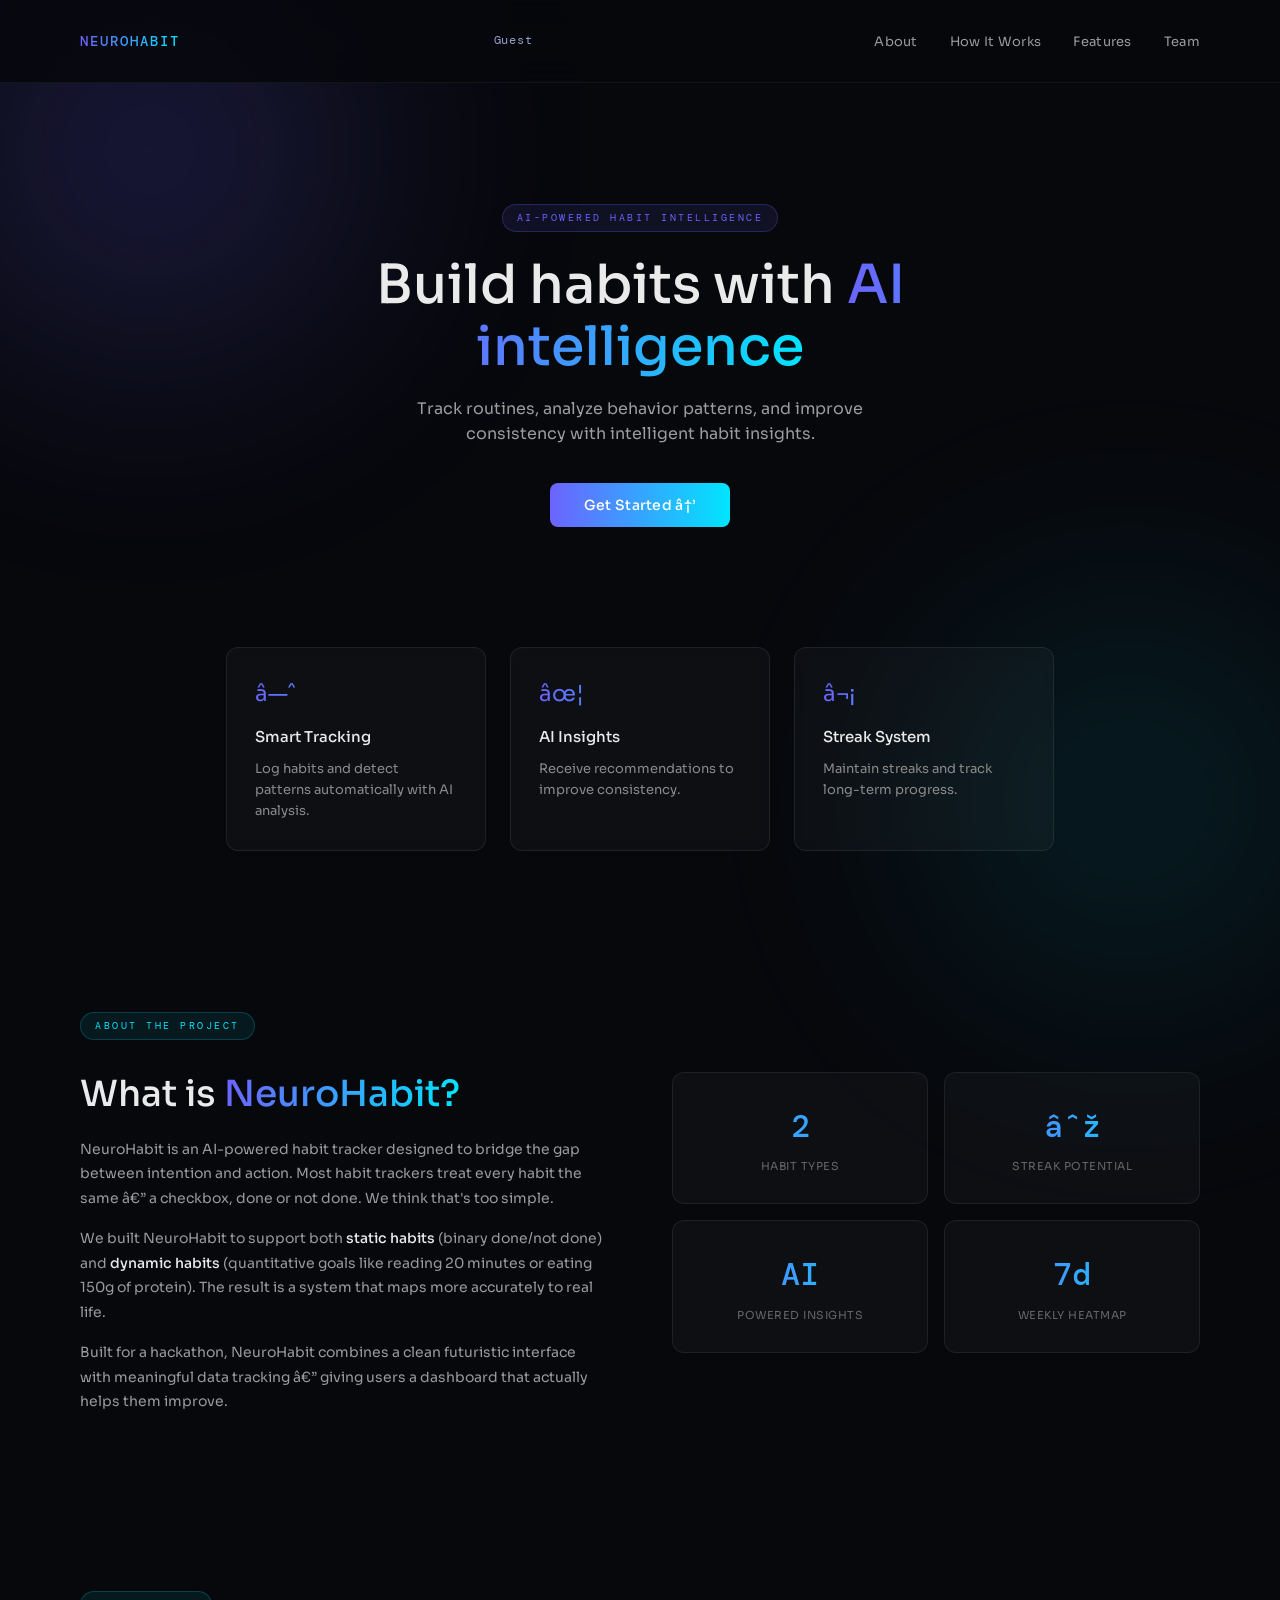
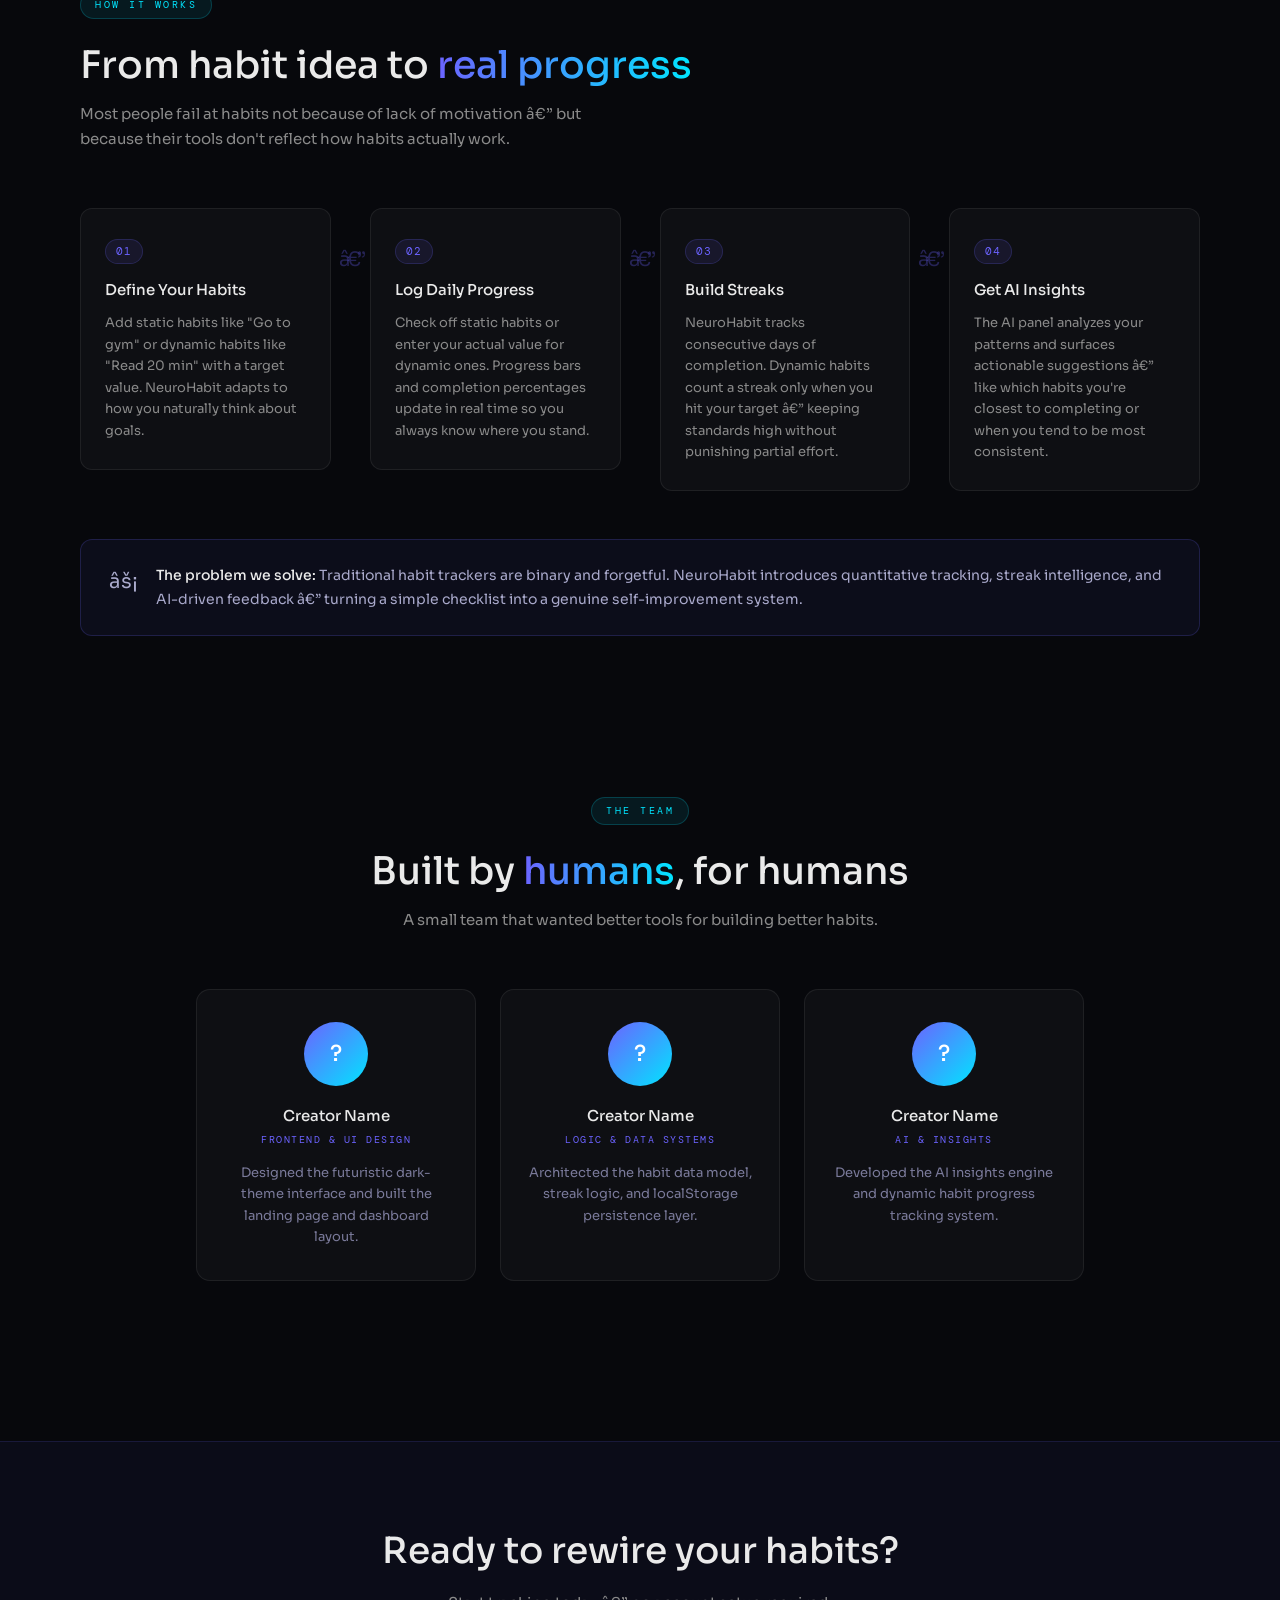
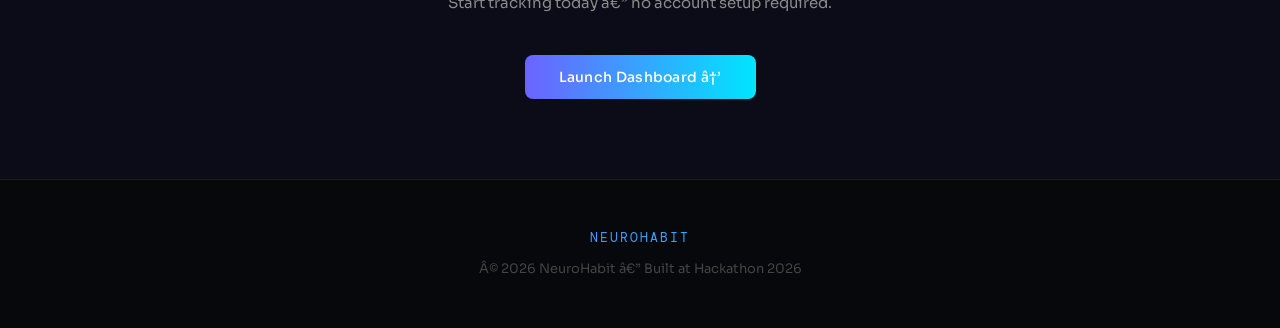
==== commit a9b95529: "Add username/time-window QoL and one-click target suggestions" ====
--- a/index.html
+++ b/index.html
@@ -1,4 +1,4 @@
-<!DOCTYPE html>
+﻿<!DOCTYPE html>
 <html lang="en">
 
 <head>
@@ -17,6 +17,7 @@
   <!-- HEADER -->
   <header>
     <div class="logo">NeuroHabit</div>
+    <div id="indexUserGreeting" style="font-family: DM Mono, monospace; font-size: 12px; color: #9aa0c9; letter-spacing: 0.8px;">Guest</div>
     <nav>
       <a href="#about">About</a>
       <a href="#solution">How It Works</a>
@@ -34,23 +35,23 @@
     <p>
       Track routines, analyze behavior patterns, and improve consistency with intelligent habit insights.
     </p>
-    <button class="cta" onclick="window.location.href='login.html'">Get Started →</button>
+    <button class="cta" onclick="window.location.href='login.html'">Get Started â†’</button>
   </section>
 
   <!-- FEATURES -->
   <section class="features" id="features">
     <div class="feature">
-      <div class="feature-icon">◈</div>
+      <div class="feature-icon">â—ˆ</div>
       <h3>Smart Tracking</h3>
       <p>Log habits and detect patterns automatically with AI analysis.</p>
     </div>
     <div class="feature">
-      <div class="feature-icon">✦</div>
+      <div class="feature-icon">âœ¦</div>
       <h3>AI Insights</h3>
       <p>Receive recommendations to improve consistency.</p>
     </div>
     <div class="feature">
-      <div class="feature-icon">⬡</div>
+      <div class="feature-icon">â¬¡</div>
       <h3>Streak System</h3>
       <p>Maintain streaks and track long-term progress.</p>
     </div>
@@ -63,13 +64,13 @@
       <div class="about-text">
         <h2>What is <span>NeuroHabit?</span></h2>
         <p>
-          NeuroHabit is an AI-powered habit tracker designed to bridge the gap between intention and action. Most habit trackers treat every habit the same — a checkbox, done or not done. We think that's too simple.
+          NeuroHabit is an AI-powered habit tracker designed to bridge the gap between intention and action. Most habit trackers treat every habit the same â€” a checkbox, done or not done. We think that's too simple.
         </p>
         <p>
           We built NeuroHabit to support both <strong>static habits</strong> (binary done/not done) and <strong>dynamic habits</strong> (quantitative goals like reading 20 minutes or eating 150g of protein). The result is a system that maps more accurately to real life.
         </p>
         <p>
-          Built for a hackathon, NeuroHabit combines a clean futuristic interface with meaningful data tracking — giving users a dashboard that actually helps them improve.
+          Built for a hackathon, NeuroHabit combines a clean futuristic interface with meaningful data tracking â€” giving users a dashboard that actually helps them improve.
         </p>
       </div>
       <div class="about-stats">
@@ -78,7 +79,7 @@
           <div class="stat-label">Habit Types</div>
         </div>
         <div class="stat-card">
-          <div class="stat-number">∞</div>
+          <div class="stat-number">âˆž</div>
           <div class="stat-label">Streak Potential</div>
         </div>
         <div class="stat-card">
@@ -97,7 +98,7 @@
   <section class="solution-section" id="solution">
     <div class="section-tag">How It Works</div>
     <h2 class="section-heading">From habit idea to <span>real progress</span></h2>
-    <p class="section-sub">Most people fail at habits not because of lack of motivation — but because their tools don't reflect how habits actually work.</p>
+    <p class="section-sub">Most people fail at habits not because of lack of motivation â€” but because their tools don't reflect how habits actually work.</p>
 
     <div class="steps-grid">
 
@@ -107,7 +108,7 @@
         <p>Add static habits like "Go to gym" or dynamic habits like "Read 20 min" with a target value. NeuroHabit adapts to how you naturally think about goals.</p>
       </div>
 
-      <div class="step-connector">—</div>
+      <div class="step-connector">â€”</div>
 
       <div class="step-card">
         <div class="step-num">02</div>
@@ -115,28 +116,28 @@
         <p>Check off static habits or enter your actual value for dynamic ones. Progress bars and completion percentages update in real time so you always know where you stand.</p>
       </div>
 
-      <div class="step-connector">—</div>
+      <div class="step-connector">â€”</div>
 
       <div class="step-card">
         <div class="step-num">03</div>
         <h3>Build Streaks</h3>
-        <p>NeuroHabit tracks consecutive days of completion. Dynamic habits count a streak only when you hit your target — keeping standards high without punishing partial effort.</p>
-      </div>
-
-      <div class="step-connector">—</div>
+        <p>NeuroHabit tracks consecutive days of completion. Dynamic habits count a streak only when you hit your target â€” keeping standards high without punishing partial effort.</p>
+      </div>
+
+      <div class="step-connector">â€”</div>
 
       <div class="step-card">
         <div class="step-num">04</div>
         <h3>Get AI Insights</h3>
-        <p>The AI panel analyzes your patterns and surfaces actionable suggestions — like which habits you're closest to completing or when you tend to be most consistent.</p>
+        <p>The AI panel analyzes your patterns and surfaces actionable suggestions â€” like which habits you're closest to completing or when you tend to be most consistent.</p>
       </div>
 
     </div>
 
     <div class="problem-callout">
-      <div class="callout-icon">⚡</div>
+      <div class="callout-icon">âš¡</div>
       <div>
-        <strong>The problem we solve:</strong> Traditional habit trackers are binary and forgetful. NeuroHabit introduces quantitative tracking, streak intelligence, and AI-driven feedback — turning a simple checklist into a genuine self-improvement system.
+        <strong>The problem we solve:</strong> Traditional habit trackers are binary and forgetful. NeuroHabit introduces quantitative tracking, streak intelligence, and AI-driven feedback â€” turning a simple checklist into a genuine self-improvement system.
       </div>
     </div>
   </section>
@@ -188,15 +189,27 @@
   <!-- CTA BANNER -->
   <section class="cta-banner">
     <h2>Ready to rewire your habits?</h2>
-    <p>Start tracking today — no account setup required.</p>
-    <button class="cta" onclick="window.location.href='login.html'">Launch Dashboard →</button>
+    <p>Start tracking today â€” no account setup required.</p>
+    <button class="cta" onclick="window.location.href='login.html'">Launch Dashboard â†’</button>
   </section>
 
   <!-- FOOTER -->
   <footer>
     <div class="footer-logo">NeuroHabit</div>
-    <p>© 2026 NeuroHabit — Built at Hackathon 2026</p>
+    <p>Â© 2026 NeuroHabit â€” Built at Hackathon 2026</p>
   </footer>
 
-</body>
-</html>+<script>
+(async function () {
+  try {
+    const res = await fetch('/api/auth/me');
+    if (!res.ok) return;
+    const data = await res.json();
+    if (!data || !data.username) return;
+    const el = document.getElementById('indexUserGreeting');
+    if (el) el.textContent = data.username;
+  } catch (_) {}
+})();
+</script></body>
+</html>
+
--- a/style.css
+++ b/style.css
@@ -12,7 +12,7 @@
   overflow-x: hidden;
 }
 
-/* ===================== GLOW BACKGROUND ===================== */
+/*Glowing Gackground*/
 
 .glow {
   position: fixed;
@@ -35,7 +35,7 @@
   opacity: 0.15;
 }
 
-/* ===================== HEADER ===================== */
+/*Header*/
 
 header {
   display: flex;
@@ -74,7 +74,7 @@
   color: white;
 }
 
-/* ===================== HERO ===================== */
+/*Hero Component*/
 
 .hero {
   text-align: center;
@@ -119,7 +119,7 @@
   margin: 0 auto;
 }
 
-/* ===================== CTA BUTTON ===================== */
+/*CTA Button*/
 
 .cta {
   margin-top: 36px;
@@ -141,7 +141,7 @@
   box-shadow: 0 10px 30px rgba(108, 99, 255, 0.4);
 }
 
-/* ===================== FEATURES ===================== */
+/*Featers*/
 
 .features {
   display: flex;
@@ -188,7 +188,7 @@
   line-height: 1.6;
 }
 
-/* ===================== SHARED SECTION STYLES ===================== */
+/*Shared Selection Styles*/
 
 .section-tag {
   display: inline-block;
@@ -225,7 +225,7 @@
   margin-bottom: 56px;
 }
 
-/* ===================== ABOUT SECTION ===================== */
+/*About Section*/
 
 .about-section {
   margin-top: 160px;
@@ -303,7 +303,7 @@
   text-transform: uppercase;
 }
 
-/* ===================== SOLUTION SECTION ===================== */
+/*Solution Section*/
 
 .solution-section {
   margin-top: 160px;
@@ -390,7 +390,7 @@
   font-weight: 500;
 }
 
-/* ===================== CREATORS SECTION ===================== */
+/*Creaters*/
 
 .creators-section {
   margin-top: 160px;
@@ -463,7 +463,7 @@
   line-height: 1.65;
 }
 
-/* ===================== CTA BANNER ===================== */
+/*CTA Baner*/
 
 .cta-banner {
   margin-top: 160px;
@@ -486,7 +486,7 @@
   margin-bottom: 4px;
 }
 
-/* ===================== FOOTER ===================== */
+/*Footer*/
 
 footer {
   margin-top: 0;
@@ -1119,4 +1119,4 @@
   .creators-section { padding: 0 28px; }
   .features { padding: 0 28px; gap: 16px; }
   .section-heading { font-size: 28px; }
-}+}
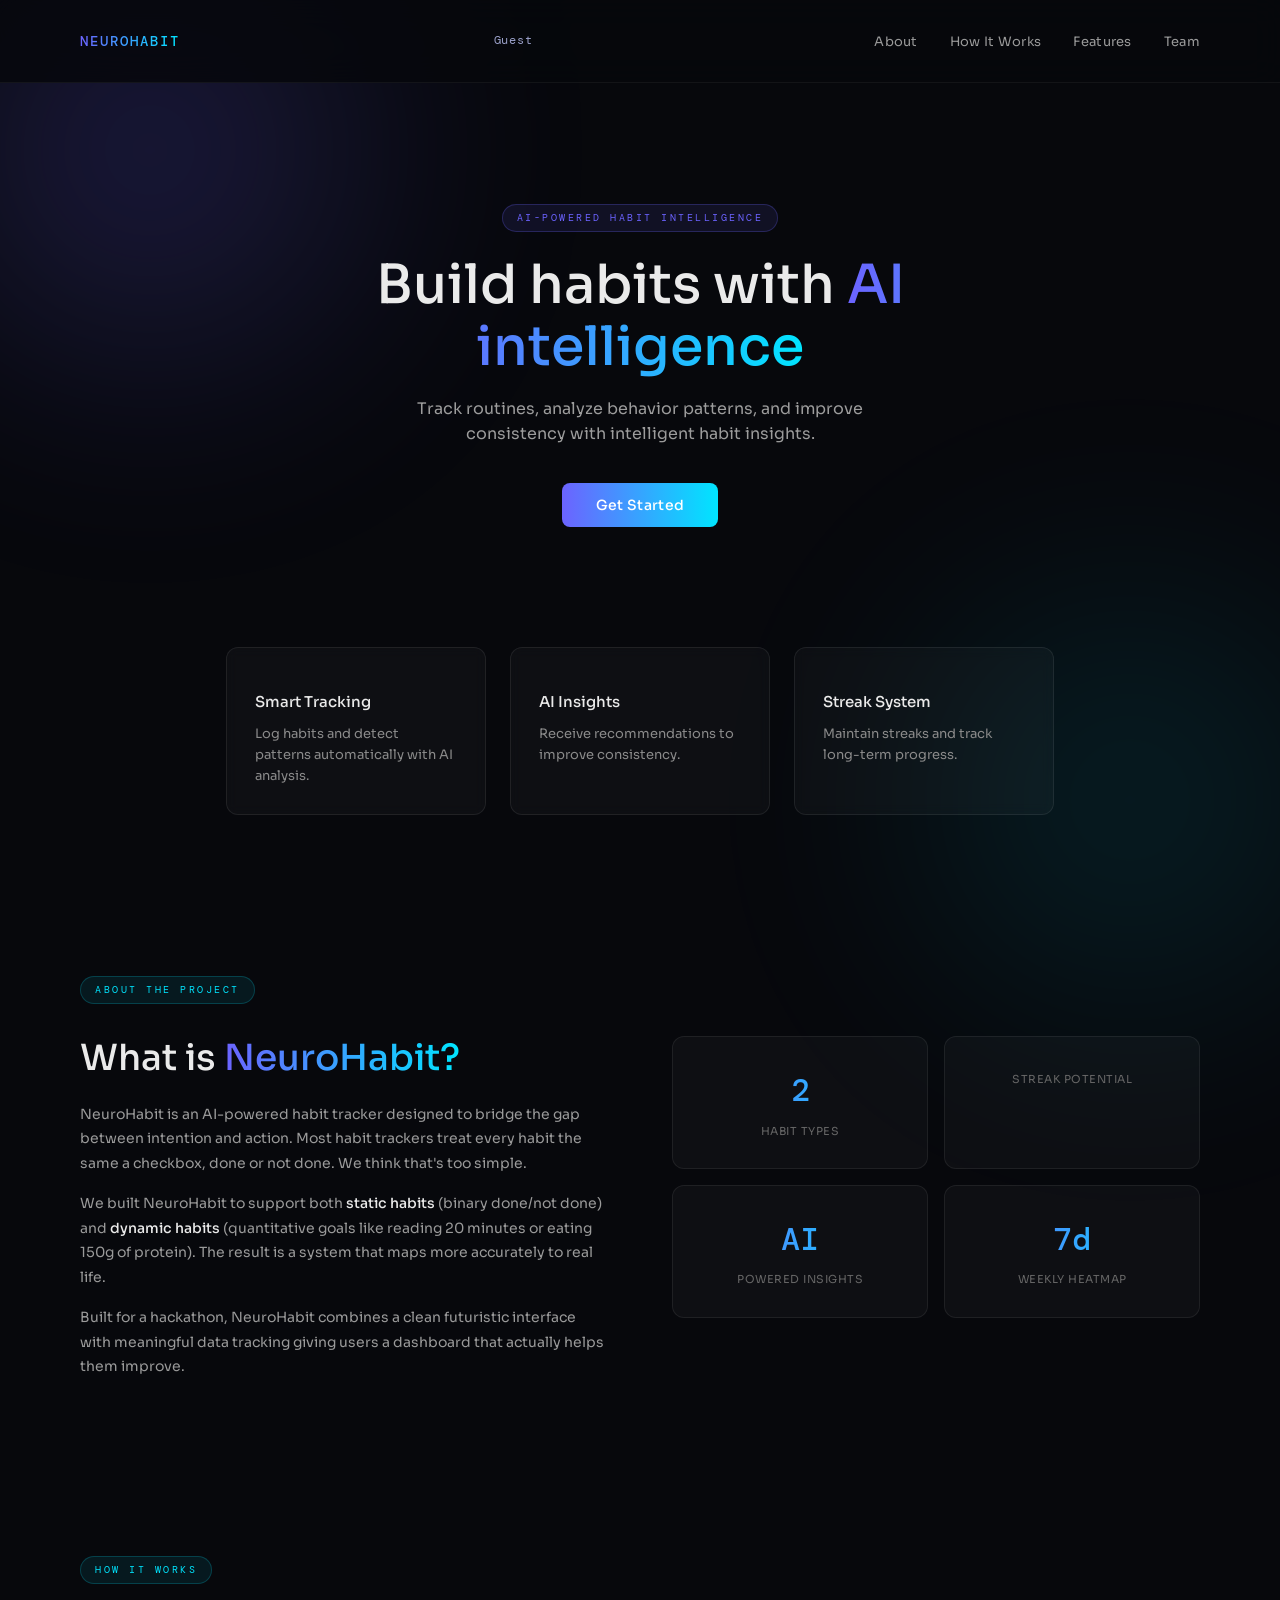
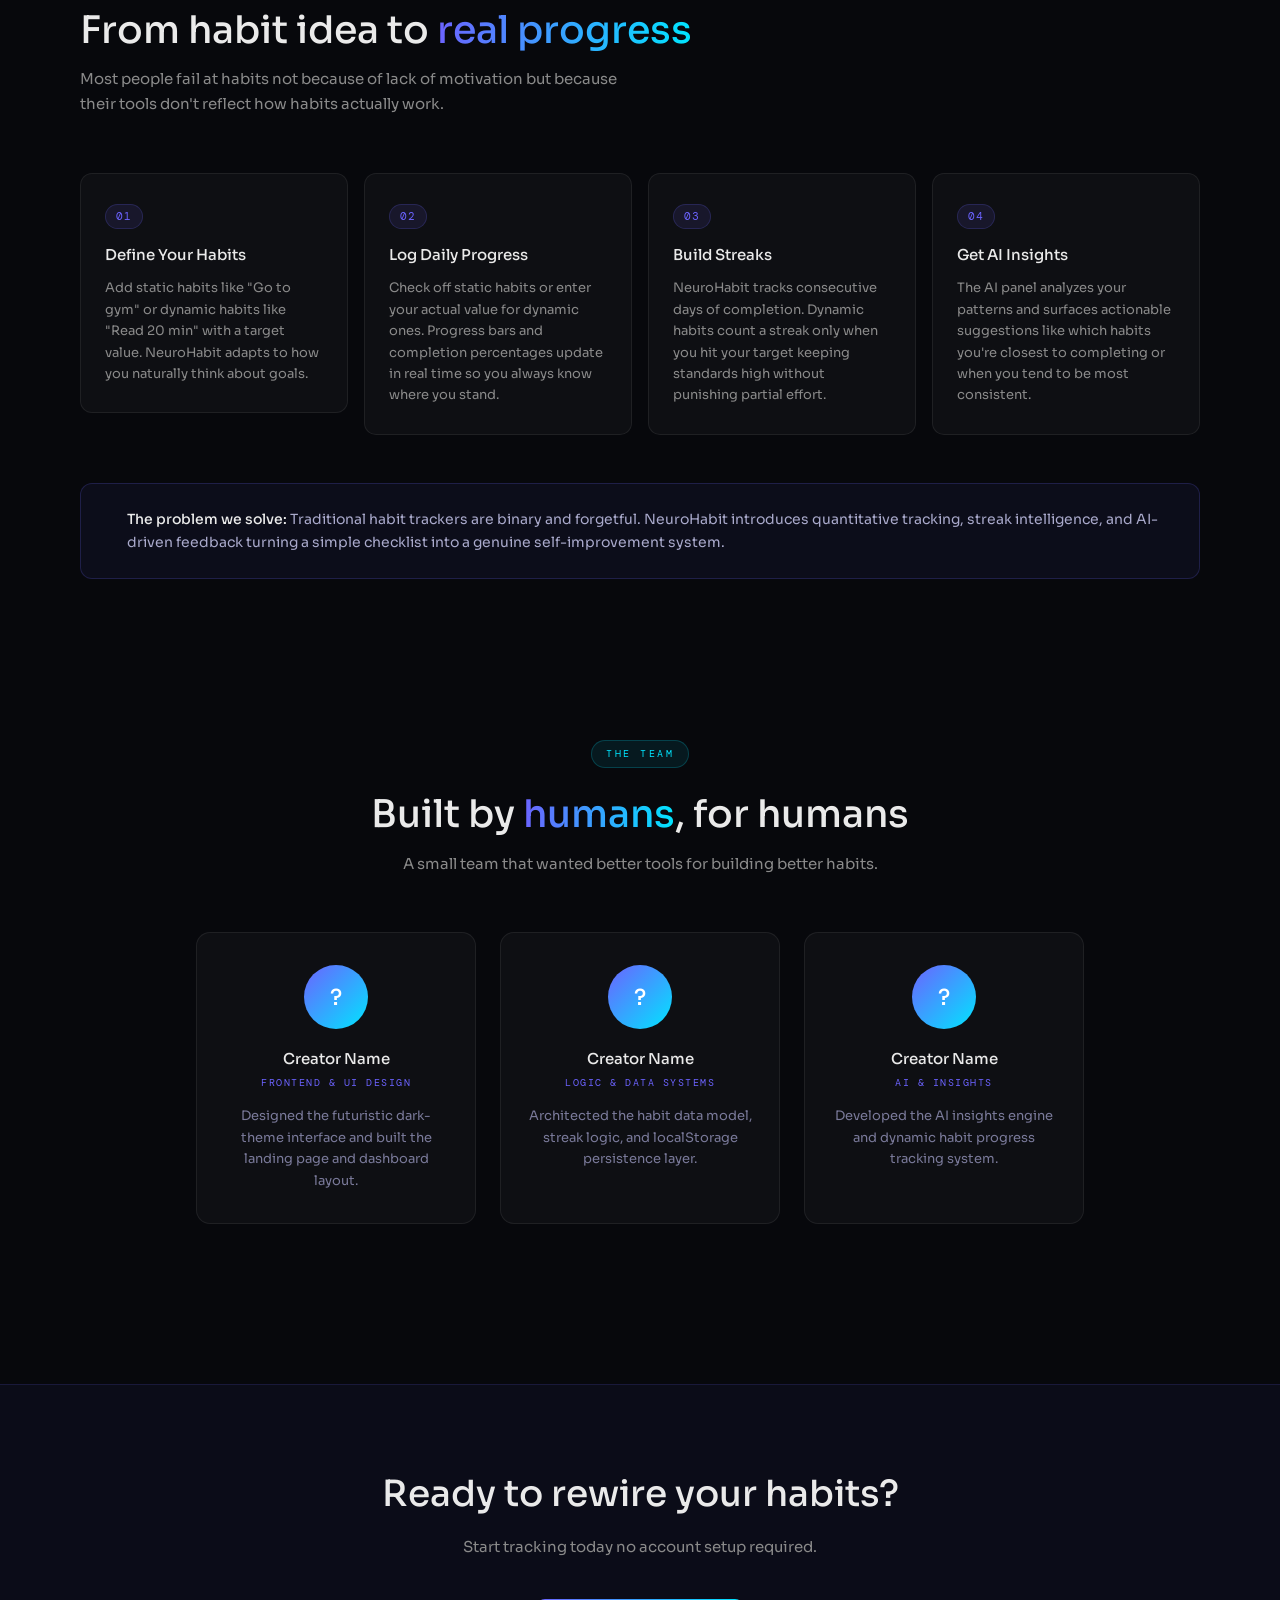
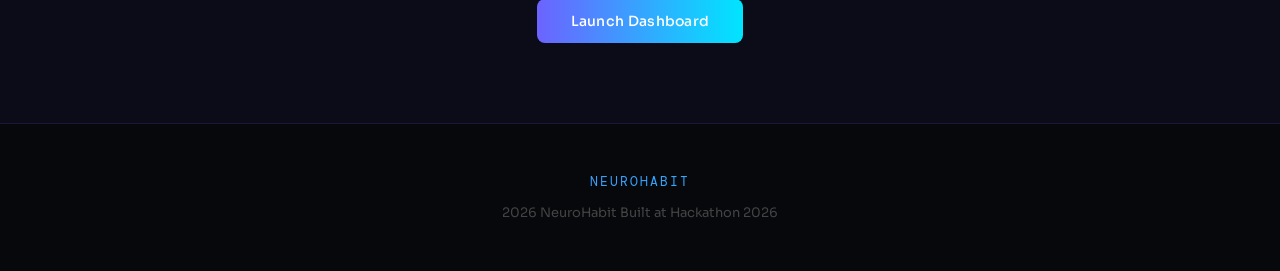
==== commit 98cb64dc: "Fix text encoding and add AI category dropdown workflow" ====
--- a/index.html
+++ b/index.html
@@ -35,23 +35,23 @@
     <p>
       Track routines, analyze behavior patterns, and improve consistency with intelligent habit insights.
     </p>
-    <button class="cta" onclick="window.location.href='login.html'">Get Started â†’</button>
+    <button class="cta" onclick="window.location.href='login.html'">Get Started </button>
   </section>
 
   <!-- FEATURES -->
   <section class="features" id="features">
     <div class="feature">
-      <div class="feature-icon">â—ˆ</div>
+      <div class="feature-icon"></div>
       <h3>Smart Tracking</h3>
       <p>Log habits and detect patterns automatically with AI analysis.</p>
     </div>
     <div class="feature">
-      <div class="feature-icon">âœ¦</div>
+      <div class="feature-icon"></div>
       <h3>AI Insights</h3>
       <p>Receive recommendations to improve consistency.</p>
     </div>
     <div class="feature">
-      <div class="feature-icon">â¬¡</div>
+      <div class="feature-icon"></div>
       <h3>Streak System</h3>
       <p>Maintain streaks and track long-term progress.</p>
     </div>
@@ -64,13 +64,13 @@
       <div class="about-text">
         <h2>What is <span>NeuroHabit?</span></h2>
         <p>
-          NeuroHabit is an AI-powered habit tracker designed to bridge the gap between intention and action. Most habit trackers treat every habit the same â€” a checkbox, done or not done. We think that's too simple.
+          NeuroHabit is an AI-powered habit tracker designed to bridge the gap between intention and action. Most habit trackers treat every habit the same  a checkbox, done or not done. We think that's too simple.
         </p>
         <p>
           We built NeuroHabit to support both <strong>static habits</strong> (binary done/not done) and <strong>dynamic habits</strong> (quantitative goals like reading 20 minutes or eating 150g of protein). The result is a system that maps more accurately to real life.
         </p>
         <p>
-          Built for a hackathon, NeuroHabit combines a clean futuristic interface with meaningful data tracking â€” giving users a dashboard that actually helps them improve.
+          Built for a hackathon, NeuroHabit combines a clean futuristic interface with meaningful data tracking  giving users a dashboard that actually helps them improve.
         </p>
       </div>
       <div class="about-stats">
@@ -79,7 +79,7 @@
           <div class="stat-label">Habit Types</div>
         </div>
         <div class="stat-card">
-          <div class="stat-number">âˆž</div>
+          <div class="stat-number"></div>
           <div class="stat-label">Streak Potential</div>
         </div>
         <div class="stat-card">
@@ -98,7 +98,7 @@
   <section class="solution-section" id="solution">
     <div class="section-tag">How It Works</div>
     <h2 class="section-heading">From habit idea to <span>real progress</span></h2>
-    <p class="section-sub">Most people fail at habits not because of lack of motivation â€” but because their tools don't reflect how habits actually work.</p>
+    <p class="section-sub">Most people fail at habits not because of lack of motivation  but because their tools don't reflect how habits actually work.</p>
 
     <div class="steps-grid">
 
@@ -108,7 +108,7 @@
         <p>Add static habits like "Go to gym" or dynamic habits like "Read 20 min" with a target value. NeuroHabit adapts to how you naturally think about goals.</p>
       </div>
 
-      <div class="step-connector">â€”</div>
+      <div class="step-connector"></div>
 
       <div class="step-card">
         <div class="step-num">02</div>
@@ -116,28 +116,28 @@
         <p>Check off static habits or enter your actual value for dynamic ones. Progress bars and completion percentages update in real time so you always know where you stand.</p>
       </div>
 
-      <div class="step-connector">â€”</div>
+      <div class="step-connector"></div>
 
       <div class="step-card">
         <div class="step-num">03</div>
         <h3>Build Streaks</h3>
-        <p>NeuroHabit tracks consecutive days of completion. Dynamic habits count a streak only when you hit your target â€” keeping standards high without punishing partial effort.</p>
-      </div>
-
-      <div class="step-connector">â€”</div>
+        <p>NeuroHabit tracks consecutive days of completion. Dynamic habits count a streak only when you hit your target  keeping standards high without punishing partial effort.</p>
+      </div>
+
+      <div class="step-connector"></div>
 
       <div class="step-card">
         <div class="step-num">04</div>
         <h3>Get AI Insights</h3>
-        <p>The AI panel analyzes your patterns and surfaces actionable suggestions â€” like which habits you're closest to completing or when you tend to be most consistent.</p>
+        <p>The AI panel analyzes your patterns and surfaces actionable suggestions  like which habits you're closest to completing or when you tend to be most consistent.</p>
       </div>
 
     </div>
 
     <div class="problem-callout">
-      <div class="callout-icon">âš¡</div>
+      <div class="callout-icon"></div>
       <div>
-        <strong>The problem we solve:</strong> Traditional habit trackers are binary and forgetful. NeuroHabit introduces quantitative tracking, streak intelligence, and AI-driven feedback â€” turning a simple checklist into a genuine self-improvement system.
+        <strong>The problem we solve:</strong> Traditional habit trackers are binary and forgetful. NeuroHabit introduces quantitative tracking, streak intelligence, and AI-driven feedback  turning a simple checklist into a genuine self-improvement system.
       </div>
     </div>
   </section>
@@ -189,14 +189,14 @@
   <!-- CTA BANNER -->
   <section class="cta-banner">
     <h2>Ready to rewire your habits?</h2>
-    <p>Start tracking today â€” no account setup required.</p>
-    <button class="cta" onclick="window.location.href='login.html'">Launch Dashboard â†’</button>
+    <p>Start tracking today  no account setup required.</p>
+    <button class="cta" onclick="window.location.href='login.html'">Launch Dashboard </button>
   </section>
 
   <!-- FOOTER -->
   <footer>
     <div class="footer-logo">NeuroHabit</div>
-    <p>Â© 2026 NeuroHabit â€” Built at Hackathon 2026</p>
+    <p> 2026 NeuroHabit  Built at Hackathon 2026</p>
   </footer>
 
 <script>
@@ -213,3 +213,4 @@
 </script></body>
 </html>
 
+
